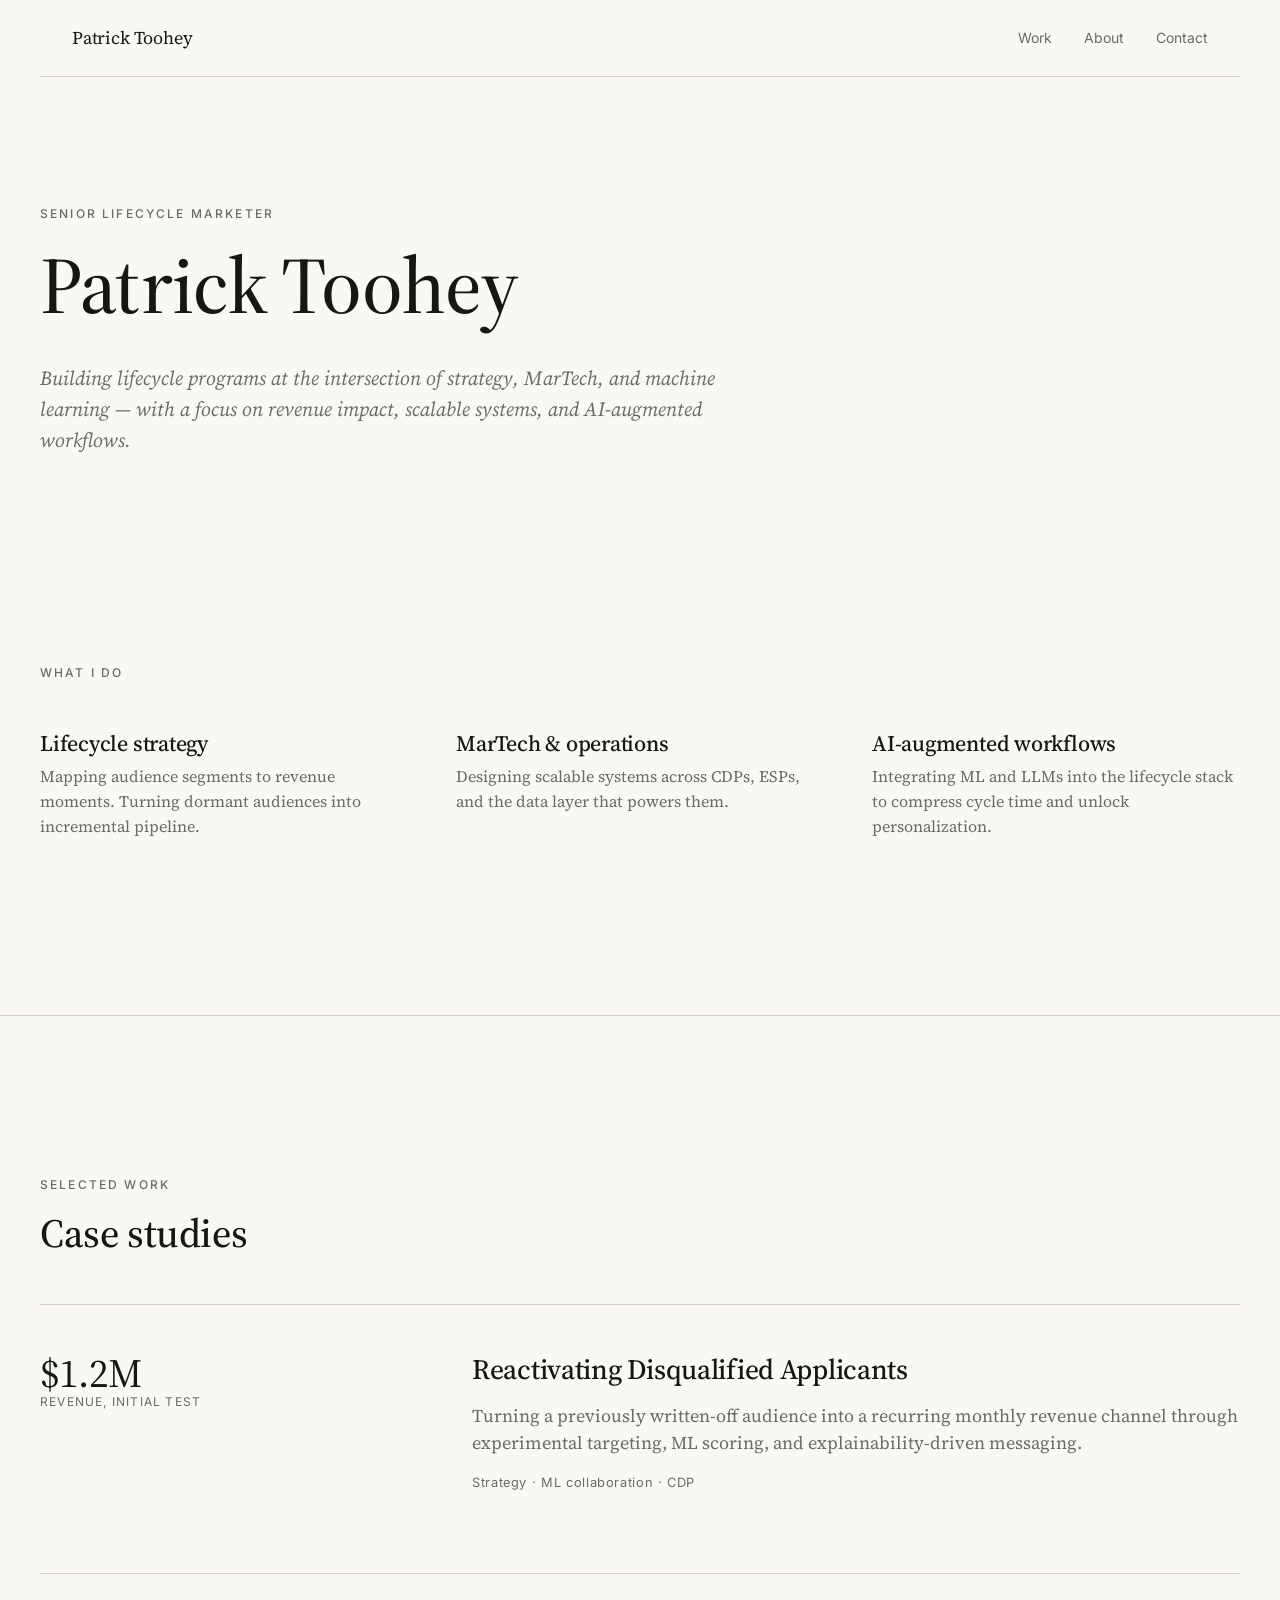
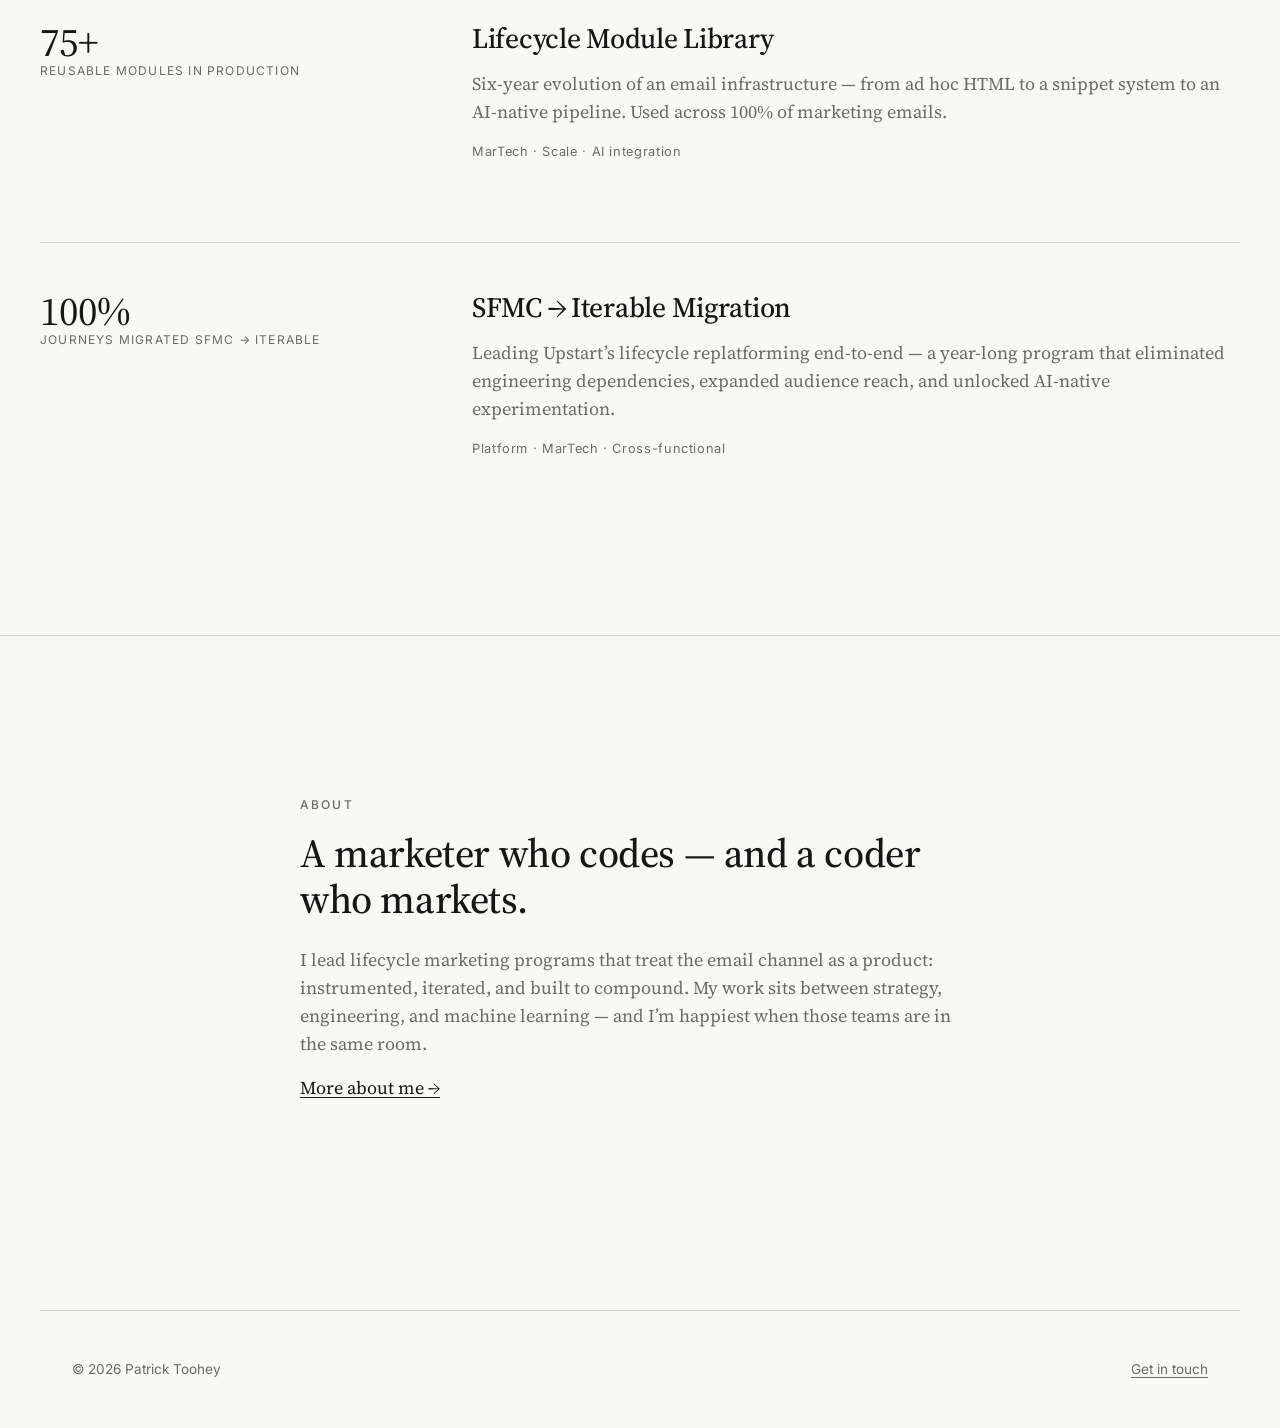
==== index.html @ 163a7788 "Initial commit" ====
<!DOCTYPE html>
<html lang="en">
<head>
  <meta charset="UTF-8" />
  <meta name="viewport" content="width=device-width, initial-scale=1.0" />
  <meta name="description" content="Patrick Toohey — Lifecycle Marketer. Selected work in lifecycle strategy, MarTech, and AI-augmented marketing." />
  <!-- Discourage search engines from indexing the unlisted portfolio -->
  <meta name="robots" content="noindex, nofollow" />
  <title>Patrick Toohey — Lifecycle Marketer</title>

  <!-- Fonts: Source Serif 4 for editorial body, Inter for UI -->
  <link rel="preconnect" href="https://fonts.googleapis.com" />
  <link rel="preconnect" href="https://fonts.gstatic.com" crossorigin />
  <link href="https://fonts.googleapis.com/css2?family=Inter:wght@400;500&family=Source+Serif+4:ital,wght@0,400;0,500;0,600;1,400&display=swap" rel="stylesheet" />

  <link rel="stylesheet" href="assets/css/styles.css" />
</head>
<body>

  <!-- Top navigation, used on every page -->
  <nav class="nav">
    <a class="nav__brand" href="index.html">Patrick Toohey</a>
    <div class="nav__links">
      <a href="#work">Work</a>
      <a href="about.html">About</a>
      <a href="about.html#contact">Contact</a>
    </div>
  </nav>

  <main>

    <!-- HERO -->
    <section class="hero container">
      <p class="eyebrow">Senior Lifecycle Marketer</p>
      <h1 class="hero__name">Patrick Toohey</h1>
      <p class="hero__tagline">
        Building lifecycle programs at the intersection of strategy, MarTech, and machine learning &mdash;
        with a focus on revenue impact, scalable systems, and AI-augmented workflows.
      </p>
    </section>

    <!-- PILLARS / WHAT I DO -->
    <section class="section container">
      <p class="eyebrow">What I do</p>
      <div class="pillars">
        <div class="pillar">
          <h3>Lifecycle strategy</h3>
          <p>Mapping audience segments to revenue moments. Turning dormant audiences into incremental pipeline.</p>
        </div>
        <div class="pillar">
          <h3>MarTech &amp; operations</h3>
          <p>Designing scalable systems across CDPs, ESPs, and the data layer that powers them.</p>
        </div>
        <div class="pillar">
          <h3>AI-augmented workflows</h3>
          <p>Integrating ML and LLMs into the lifecycle stack to compress cycle time and unlock personalization.</p>
        </div>
      </div>
    </section>

    <hr class="rule" />

    <!-- SELECTED WORK -->
    <section id="work" class="section container">
      <p class="eyebrow">Selected work</p>
      <h2>Case studies</h2>

      <div class="work-list">

        <!-- CS1 -->
        <a class="work-card" href="cs/dq-reactivation.html">
          <div>
            <div class="work-card__stat">$1.2M</div>
            <div class="work-card__stat-label">Revenue, initial test</div>
          </div>
          <div>
            <h3 class="work-card__title">Reactivating Disqualified Applicants</h3>
            <p class="work-card__desc">Turning a previously written-off audience into a recurring monthly revenue channel through experimental targeting, ML scoring, and explainability-driven messaging.</p>
            <p class="work-card__meta">Strategy &middot; ML collaboration &middot; CDP</p>
          </div>
        </a>

        <!-- CS2 -->
        <a class="work-card" href="cs/module-library.html">
          <div>
            <div class="work-card__stat">75+</div>
            <div class="work-card__stat-label">Reusable modules in production</div>
          </div>
          <div>
            <h3 class="work-card__title">Lifecycle Module Library</h3>
            <p class="work-card__desc">Six-year evolution of an email infrastructure &mdash; from ad hoc HTML to a snippet system to an AI-native pipeline. Used across 100% of marketing emails.</p>
            <p class="work-card__meta">MarTech &middot; Scale &middot; AI integration</p>
          </div>
        </a>

        <!-- CS3 -->
        <a class="work-card" href="cs/iterable-migration.html">
          <div>
            <div class="work-card__stat">100%</div>
            <div class="work-card__stat-label">Journeys migrated SFMC &rarr; Iterable</div>
          </div>
          <div>
            <h3 class="work-card__title">SFMC &rarr; Iterable Migration</h3>
            <p class="work-card__desc">Leading Upstart&rsquo;s lifecycle replatforming end-to-end &mdash; a year-long program that eliminated engineering dependencies, expanded audience reach, and unlocked AI-native experimentation.</p>
            <p class="work-card__meta">Platform &middot; MarTech &middot; Cross-functional</p>
          </div>
        </a>

        <!-- To add a new case study: duplicate the CS3 block above and
             update the href, stat, title, description, and tags. -->

      </div>
    </section>

    <hr class="rule" />

    <!-- ABOUT PREVIEW -->
    <section class="section container container--reading">
      <p class="eyebrow">About</p>
      <h2>A marketer who codes &mdash; and a coder who markets.</h2>
      <p class="muted">
        I lead lifecycle marketing programs that treat the email channel as a product:
        instrumented, iterated, and built to compound. My work sits between strategy,
        engineering, and machine learning &mdash; and I&rsquo;m happiest when those teams are in the same room.
      </p>
      <p><a href="about.html">More about me &rarr;</a></p>
    </section>

  </main>

  <footer class="footer">
    <div>&copy; <span id="year"></span> Patrick Toohey</div>
    <div><a href="about.html#contact">Get in touch</a></div>
  </footer>

  <script src="assets/js/main.js"></script>
  <script>
    // Auto-update the year in the footer so you never have to.
    document.getElementById('year').textContent = new Date().getFullYear();
  </script>
</body>
</html>
---- assets/css/styles.css ----
/* ============================================================
   Patrick Toohey — Portfolio
   One stylesheet, organized top-down:
   1. Design tokens (colors, fonts, spacing) — change these to rebrand
   2. Base / typography
   3. Layout primitives (container, rule, grid)
   4. Components (nav, hero, ImpactStat, case study card, timeline, form)
   5. Page-specific tweaks
   ============================================================ */

/* 1. DESIGN TOKENS ------------------------------------------- */
:root {
  /* Color — warm cream + near-black, single oxblood accent */
  --bg:        #faf8f3;
  --bg-alt:    #f1ede4;
  --text:      #161613;
  --muted:     #6b6b66;
  --rule:      #d9d4c8;
  --accent:    #6b2c1f;

  /* Type */
  --serif: 'Source Serif 4', 'Source Serif Pro', Georgia, 'Times New Roman', serif;
  --sans:  'Inter', -apple-system, BlinkMacSystemFont, 'Segoe UI', sans-serif;

  /* Spacing — based on an 8px grid */
  --s-1: 0.5rem;   /*  8px */
  --s-2: 1rem;     /* 16px */
  --s-3: 1.5rem;   /* 24px */
  --s-4: 2rem;     /* 32px */
  --s-6: 3rem;     /* 48px */
  --s-8: 4rem;     /* 64px */
  --s-12: 6rem;    /* 96px */
  --s-16: 8rem;    /* 128px */

  /* Layout widths */
  --w-max:      1200px;
  --w-reading:  680px;

  /* Motion */
  --ease: cubic-bezier(0.2, 0.6, 0.2, 1);
}

/* 2. BASE ---------------------------------------------------- */
*, *::before, *::after { box-sizing: border-box; }

html { scroll-behavior: smooth; }

body {
  margin: 0;
  background: var(--bg);
  color: var(--text);
  font-family: var(--serif);
  font-size: 18px;
  line-height: 1.55;
  -webkit-font-smoothing: antialiased;
  -moz-osx-font-smoothing: grayscale;
}

img { max-width: 100%; display: block; }
a { color: var(--text); text-decoration: underline; text-underline-offset: 3px; text-decoration-thickness: 1px; }
a:hover { color: var(--accent); }

h1, h2, h3, h4 {
  font-family: var(--serif);
  font-weight: 500;
  letter-spacing: -0.01em;
  line-height: 1.15;
  margin: 0 0 var(--s-3);
}
h1 { font-size: clamp(2.25rem, 5vw, 3.75rem); }
h2 { font-size: clamp(1.75rem, 3.5vw, 2.5rem); }
h3 { font-size: 1.375rem; }
p  { margin: 0 0 var(--s-2); }

/* "Editorial" small-caps label */
.eyebrow {
  font-family: var(--sans);
  font-size: 0.75rem;
  font-weight: 500;
  letter-spacing: 0.18em;
  text-transform: uppercase;
  color: var(--muted);
}

/* 3. LAYOUT PRIMITIVES --------------------------------------- */
.container {
  max-width: var(--w-max);
  margin: 0 auto;
  padding: 0 var(--s-4);
}
.container--reading { max-width: var(--w-reading); }

.rule {
  border: 0;
  border-top: 1px solid var(--rule);
  margin: var(--s-8) 0;
}

.section { padding: var(--s-12) 0; }
.section--tight { padding: var(--s-8) 0; }

/* 4. COMPONENTS ---------------------------------------------- */

/* --- Navigation --- */
.nav {
  display: flex;
  justify-content: space-between;
  align-items: center;
  padding: var(--s-3) var(--s-4);
  max-width: var(--w-max);
  margin: 0 auto;
  border-bottom: 1px solid var(--rule);
}
.nav__brand {
  font-family: var(--serif);
  font-size: 1.125rem;
  text-decoration: none;
  letter-spacing: -0.01em;
}
.nav__links { display: flex; gap: var(--s-4); }
.nav__links a {
  font-family: var(--sans);
  font-size: 0.875rem;
  text-decoration: none;
  color: var(--muted);
}
.nav__links a:hover { color: var(--accent); }

/* --- Hero --- */
.hero { padding: var(--s-16) 0 var(--s-12); }
.hero__name { font-size: clamp(3rem, 7vw, 5rem); margin-bottom: var(--s-4); }
.hero__tagline {
  max-width: var(--w-reading);
  font-size: 1.25rem;
  color: var(--muted);
  font-style: italic;
}

/* --- Pillars (What I do) --- */
.pillars {
  display: grid;
  grid-template-columns: repeat(auto-fit, minmax(260px, 1fr));
  gap: var(--s-6);
  margin-top: var(--s-6);
}
.pillar h3 { margin-bottom: var(--s-1); }
.pillar p { color: var(--muted); font-size: 1rem; }

/* --- Case study cards (home grid) --- */
.work-list { display: flex; flex-direction: column; gap: var(--s-8); margin-top: var(--s-6); }
.work-card {
  display: grid;
  grid-template-columns: 1fr 2fr;
  gap: var(--s-6);
  padding-top: var(--s-6);
  border-top: 1px solid var(--rule);
  text-decoration: none;
  color: inherit;
  transition: transform 0.3s var(--ease);
}
.work-card:hover { transform: translateX(4px); }
.work-card:hover .work-card__title { color: var(--accent); }
.work-card__stat { font-family: var(--serif); font-size: 2.5rem; line-height: 1; }
.work-card__stat-label { font-family: var(--sans); font-size: 0.75rem; color: var(--muted); letter-spacing: 0.1em; text-transform: uppercase; }
.work-card__title { font-size: 1.75rem; margin-bottom: var(--s-2); transition: color 0.2s; }
.work-card__desc { color: var(--muted); margin-bottom: var(--s-2); }
.work-card__meta { font-family: var(--sans); font-size: 0.8rem; color: var(--muted); letter-spacing: 0.05em; }
.work-card--placeholder { opacity: 0.5; pointer-events: none; }

@media (max-width: 700px) {
  .work-card { grid-template-columns: 1fr; gap: var(--s-3); }
}

/* --- ImpactStat block (top of every case study) --- */
.impact {
  display: grid;
  grid-template-columns: repeat(3, 1fr);
  gap: 0;
  border-top: 1px solid var(--text);
  border-bottom: 1px solid var(--text);
  margin: var(--s-6) 0 var(--s-8);
}
.impact__cell {
  padding: var(--s-4) var(--s-3);
  border-right: 1px solid var(--rule);
}
.impact__cell:last-child { border-right: 0; }
.impact__num {
  font-family: var(--serif);
  font-size: clamp(2rem, 4vw, 3rem);
  line-height: 1;
  margin-bottom: var(--s-1);
}
.impact__label {
  font-family: var(--sans);
  font-size: 0.8rem;
  letter-spacing: 0.08em;
  text-transform: uppercase;
  color: var(--muted);
}
@media (max-width: 700px) {
  .impact { grid-template-columns: 1fr; }
  .impact__cell { border-right: 0; border-bottom: 1px solid var(--rule); }
  .impact__cell:last-child { border-bottom: 0; }
}

/* --- Skill tags --- */
.tags { display: flex; flex-wrap: wrap; gap: var(--s-2); margin: var(--s-3) 0 var(--s-6); }
.tag {
  font-family: var(--sans);
  font-size: 0.75rem;
  letter-spacing: 0.08em;
  text-transform: uppercase;
  color: var(--muted);
  padding: 4px 10px;
  border: 1px solid var(--rule);
  border-radius: 2px;
}

/* --- Case study reading body --- */
.cs-body { max-width: var(--w-reading); }
.cs-body h2 { margin-top: var(--s-8); }
.cs-body ul { padding-left: var(--s-3); }
.cs-body li { margin-bottom: var(--s-2); }
.cs-body strong { font-weight: 600; }

/* --- Branch breakdown (CS1) --- */
.branch {
  border-top: 1px solid var(--rule);
  padding-top: var(--s-4);
  margin-top: var(--s-4);
}
.branch h3 { font-size: 1.25rem; margin-bottom: var(--s-1); }
.branch__num {
  font-family: var(--sans); font-size: 0.75rem;
  letter-spacing: 0.18em; text-transform: uppercase;
  color: var(--accent); margin-bottom: var(--s-1);
}

/* --- Horizontal timeline (CS2) --- */
.timeline-wrap { margin: var(--s-6) calc(var(--s-4) * -1); /* break out of container */ }
.timeline {
  display: flex;
  gap: var(--s-3);
  padding: var(--s-4);
  overflow-x: auto;
  scroll-snap-type: x mandatory;
  scroll-padding-left: var(--s-4);
  /* Soft fade on edges hints there's more content */
  -webkit-mask-image: linear-gradient(to right, transparent, #000 5%, #000 95%, transparent);
          mask-image: linear-gradient(to right, transparent, #000 5%, #000 95%, transparent);
}
.timeline::-webkit-scrollbar { height: 6px; }
.timeline::-webkit-scrollbar-thumb { background: var(--rule); border-radius: 3px; }
.timeline-card {
  flex: 0 0 340px;
  scroll-snap-align: start;
  background: var(--bg-alt);
  border: 1px solid var(--rule);
  padding: var(--s-4);
  border-radius: 4px;
  display: flex;
  flex-direction: column;
}
.timeline-card__year {
  font-family: var(--sans);
  font-size: 0.75rem;
  letter-spacing: 0.15em;
  text-transform: uppercase;
  color: var(--accent);
  margin-bottom: var(--s-2);
}
.timeline-card h3 { font-size: 1.25rem; margin-bottom: var(--s-2); }
.timeline-card p { font-size: 0.95rem; color: var(--muted); }
.timeline-hint {
  font-family: var(--sans);
  font-size: 0.75rem;
  color: var(--muted);
  text-align: center;
  margin-top: var(--s-2);
  letter-spacing: 0.1em;
  text-transform: uppercase;
}

/* --- Module gallery (CS2)
   Same horizontal-scroll/snap mechanic as the timeline, but the cards
   are framed image tiles with a caption. Each card has a fixed size
   and the image is "contained" inside it so different aspect ratios
   (square value-prop, tall hero, wide logo) all sit cleanly together. */
.modules-wrap {
  margin: var(--s-6) calc(var(--s-4) * -1);
  position: relative;       /* anchor for the absolute-positioned arrow buttons */
}

/* Arrow buttons sit on top of the carousel, vertically centered */
.modules-btn {
  position: absolute;
  top: calc(50% - 1.25rem);  /* offset to ignore the "Scroll" hint below */
  transform: translateY(-50%);
  width: 44px;
  height: 44px;
  border-radius: 50%;
  background: var(--bg);
  border: 1px solid var(--rule);
  font-family: var(--serif);
  font-size: 1.5rem;
  line-height: 1;
  cursor: pointer;
  z-index: 2;
  display: grid;
  place-items: center;
  color: var(--text);
  transition: background 0.2s, color 0.2s, border-color 0.2s, opacity 0.2s;
  box-shadow: 0 2px 8px rgba(0,0,0,0.04);
}
.modules-btn:hover {
  background: var(--accent);
  color: var(--bg);
  border-color: var(--accent);
}
.modules-btn--prev { left: var(--s-2); }
.modules-btn--next { right: var(--s-2); }
.modules-btn:disabled {
  opacity: 0.25;
  cursor: default;
  pointer-events: none;
}
.modules {
  display: flex;
  gap: var(--s-3);
  padding: var(--s-4);
  overflow-x: auto;
  scroll-snap-type: x mandatory;
  scroll-padding-left: var(--s-4);
  -webkit-mask-image: linear-gradient(to right, transparent, #000 5%, #000 95%, transparent);
          mask-image: linear-gradient(to right, transparent, #000 5%, #000 95%, transparent);
}
.modules::-webkit-scrollbar { height: 6px; }
.modules::-webkit-scrollbar-thumb { background: var(--rule); border-radius: 3px; }
.module-card {
  flex: 0 0 280px;
  scroll-snap-align: start;
  margin: 0;
}
.module-card__frame {
  background: var(--bg-alt);
  border: 1px solid var(--rule);
  border-radius: 4px;
  aspect-ratio: 4 / 5;     /* every frame is the same shape... */
  display: flex;
  align-items: center;
  justify-content: center;
  padding: var(--s-2);
  overflow: hidden;
}

/* Larger variant: use for diagrams/screenshots that need to be legible.
   `min(560px, 85vw)` keeps cards readable on desktop but stops them
   from being wider than the phone screen on mobile. */
.modules--large .module-card {
  flex: 0 0 min(560px, 85vw);
}
.modules--large .module-card__frame {
  aspect-ratio: 4 / 3;
  padding: var(--s-3);
}
.module-card__frame img {
  max-width: 100%;
  max-height: 100%;
  width: auto;
  height: auto;
  object-fit: contain;     /* ...the image scales inside without distortion */
  display: block;
}
.module-card__caption {
  font-family: var(--sans);
  font-size: 0.75rem;
  letter-spacing: 0.15em;
  text-transform: uppercase;
  color: var(--muted);
  text-align: center;
  margin-top: var(--s-2);
}

/* Carousel images are clickable — hint with a zoom cursor */
[data-carousel] .module-card__frame img { cursor: zoom-in; }

/* --- Lightbox (full-screen image viewer)
   Triggered by clicking any image inside [data-carousel].
   Markup is injected by main.js into <body>, so no HTML changes needed. */
.lightbox {
  position: fixed;
  inset: 0;                       /* shorthand for top/right/bottom/left: 0 */
  background: rgba(20, 20, 18, 0.94);
  display: none;
  align-items: center;
  justify-content: center;
  padding: var(--s-6);
  z-index: 100;
}
.lightbox.is-open { display: flex; }
.lightbox__img {
  max-width: min(1200px, 92vw);
  max-height: 85vh;
  width: auto;
  height: auto;
  object-fit: contain;
  border-radius: 4px;
  box-shadow: 0 20px 60px rgba(0,0,0,0.4);
}
.lightbox__close {
  position: absolute;
  top: var(--s-3);
  right: var(--s-3);
  width: 44px;
  height: 44px;
  border-radius: 50%;
  background: transparent;
  border: 1px solid rgba(255,255,255,0.45);
  color: #fff;
  font-family: var(--serif);
  font-size: 1.5rem;
  line-height: 1;
  cursor: pointer;
  display: grid;
  place-items: center;
  transition: background 0.2s, border-color 0.2s;
}
.lightbox__close:hover {
  background: rgba(255,255,255,0.12);
  border-color: rgba(255,255,255,0.85);
}
.lightbox__caption {
  position: absolute;
  bottom: var(--s-4);
  left: 50%;
  transform: translateX(-50%);
  color: rgba(255,255,255,0.85);
  font-family: var(--sans);
  font-size: 0.8rem;
  letter-spacing: 0.15em;
  text-transform: uppercase;
  margin: 0;
}

/* Prev/next arrows inside the lightbox — same visual language as the
   carousel arrows on the page, but larger and white-on-dark. */
.lightbox__nav {
  position: absolute;
  top: 50%;
  transform: translateY(-50%);
  width: 56px;
  height: 56px;
  border-radius: 50%;
  background: transparent;
  border: 1px solid rgba(255,255,255,0.45);
  color: #fff;
  font-family: var(--serif);
  font-size: 1.75rem;
  line-height: 1;
  cursor: pointer;
  display: grid;
  place-items: center;
  transition: background 0.2s, border-color 0.2s;
  z-index: 1;
}
.lightbox__nav:hover {
  background: rgba(255,255,255,0.12);
  border-color: rgba(255,255,255,0.85);
}
.lightbox__nav--prev { left: var(--s-4); }
.lightbox__nav--next { right: var(--s-4); }
.lightbox__nav[hidden] { display: none; }

@media (max-width: 600px) {
  .lightbox__nav { width: 44px; height: 44px; }
  .lightbox__nav--prev { left: var(--s-2); }
  .lightbox__nav--next { right: var(--s-2); }
}

/* When the lightbox is open, prevent the page underneath from scrolling */
body.no-scroll { overflow: hidden; }

/* --- Snippet cards (CS2 — Snippet library)
   Each snippet has a header (name + description), a code block, and a
   toggle button. The code block clamps to a max-height when collapsed,
   with a fade gradient hinting "there's more"; expand shows the full
   source with internal scroll if it's very long. */
.snippet {
  border: 1px solid var(--rule);
  border-radius: 4px;
  background: var(--bg);
  margin: var(--s-4) 0;
  overflow: hidden;
}
.snippet__head {
  padding: var(--s-3);
  border-bottom: 1px solid var(--rule);
}
.snippet__name {
  margin: 0;
  font-family: 'JetBrains Mono', 'SF Mono', Menlo, Monaco, 'Courier New', monospace;
  font-size: 1rem;
  color: var(--accent);
  font-weight: 500;
}
.snippet__desc {
  margin: var(--s-1) 0 0;
  font-size: 0.9rem;
  color: var(--muted);
}
.snippet__code {
  position: relative;
  margin: 0;
  padding: var(--s-3);
  background: #1e1e1a;
  color: #d4cfc0;
  font-family: 'JetBrains Mono', 'SF Mono', Menlo, Monaco, 'Courier New', monospace;
  font-size: 0.78rem;
  line-height: 1.65;
  max-height: 220px;
  overflow: hidden;
  white-space: pre-wrap;       /* wrap long lines instead of horizontal scroll */
  overflow-wrap: anywhere;     /* break very long unbroken strings (URLs, classes) */
  transition: max-height 0.35s ease;
}
.snippet__code::after {
  /* fade-to-dark gradient that hints "there's more code below" */
  content: '';
  position: absolute;
  left: 0; right: 0; bottom: 0;
  height: 80px;
  background: linear-gradient(to bottom, rgba(30,30,26,0), #1e1e1a);
  pointer-events: none;
}
.snippet.is-open .snippet__code {
  max-height: 600px;
  overflow-y: auto;            /* only vertical scroll — no horizontal */
  overflow-x: hidden;
}
.snippet.is-open .snippet__code::after { display: none; }
.snippet__toggle {
  width: 100%;
  padding: 14px var(--s-3);
  border: 0;
  border-top: 1px solid var(--rule);
  background: var(--bg-alt);
  color: var(--text);
  font-family: var(--sans);
  font-size: 0.75rem;
  letter-spacing: 0.15em;
  text-transform: uppercase;
  cursor: pointer;
  transition: background 0.2s, color 0.2s;
}
.snippet__toggle:hover { background: var(--accent); color: var(--bg); }

/* --- Before/after matrix (CS3)
   A simple 3-column comparison table. Stacks into mobile cards on
   narrow viewports so each "row" reads as its own block. */
.matrix {
  width: 100%;
  border-collapse: collapse;
  margin: var(--s-6) calc(var(--s-4) * -1) var(--s-8);
  font-size: 0.95rem;
}
.matrix th {
  text-align: left;
  font-family: var(--sans);
  font-size: 0.72rem;
  letter-spacing: 0.15em;
  text-transform: uppercase;
  color: var(--muted);
  font-weight: 500;
  padding: var(--s-2) var(--s-3) var(--s-2) 0;
  border-bottom: 1px solid var(--text);
}
.matrix th:first-child { padding-left: var(--s-4); }
.matrix th:last-child  { padding-right: var(--s-4); }
.matrix td {
  padding: var(--s-3) var(--s-3) var(--s-3) 0;
  border-bottom: 1px solid var(--rule);
  vertical-align: top;
  line-height: 1.5;
}
.matrix td:first-child { padding-left: var(--s-4); }
.matrix td:last-child  { padding-right: var(--s-4); }
.matrix tr:last-child td { border-bottom: 0; }
.matrix__cap  { font-weight: 600; width: 22%; }
.matrix__sfmc { color: var(--muted); width: 39%; }
.matrix__itr  { color: var(--text); width: 39%; }

/* On narrow screens, stack each row as a card */
@media (max-width: 700px) {
  .matrix { margin: var(--s-6) 0 var(--s-8); display: block; }
  .matrix thead { display: none; }
  .matrix tbody, .matrix tr, .matrix td { display: block; width: auto; }
  .matrix tr {
    padding: var(--s-3) 0;
    border-bottom: 1px solid var(--rule);
  }
  .matrix tr:last-child { border-bottom: 0; }
  .matrix td {
    padding: var(--s-1) 0;
    border-bottom: 0;
  }
  .matrix__cap {
    font-size: 1.05rem;
    margin-bottom: var(--s-1);
  }
  .matrix__sfmc::before,
  .matrix__itr::before {
    display: block;
    font-family: var(--sans);
    font-size: 0.7rem;
    letter-spacing: 0.15em;
    text-transform: uppercase;
    color: var(--muted);
    margin-bottom: 2px;
  }
  .matrix__sfmc::before { content: "SFMC"; }
  .matrix__itr::before  { content: "Iterable"; color: var(--accent); }
}

/* --- Syntax highlight tokens (paired with main.js highlighter) */
.hl-tag      { color: #8fb4c8; }   /* HTML tag names */
.hl-str      { color: #c4a86a; }   /* attribute values "..." */
.hl-comment  { color: #707068; font-style: italic; }
.hl-hbs-lit  { color: #7fa9d4; }   /* {{{link}}}, {{var}} — literal variables (BLUE) */
.hl-hbs-cond { color: #92c190; }   /* {{#if}}, {{else}}, {{/if}} — conditionals (GREEN) */

/* --- Forms (about/contact) --- */
.form { max-width: 480px; }
.form label {
  display: block;
  font-family: var(--sans);
  font-size: 0.8rem;
  letter-spacing: 0.08em;
  text-transform: uppercase;
  color: var(--muted);
  margin: var(--s-3) 0 var(--s-1);
}
.form input, .form textarea {
  width: 100%;
  padding: 12px 14px;
  font-family: var(--serif);
  font-size: 1rem;
  background: var(--bg);
  border: 1px solid var(--rule);
  border-radius: 2px;
  color: var(--text);
}
.form input:focus, .form textarea:focus {
  outline: 2px solid var(--accent);
  outline-offset: 1px;
}
.form textarea { min-height: 140px; resize: vertical; }
.btn {
  display: inline-block;
  font-family: var(--sans);
  font-size: 0.875rem;
  letter-spacing: 0.05em;
  background: var(--text);
  color: var(--bg);
  padding: 12px 24px;
  border: 0;
  border-radius: 2px;
  text-decoration: none;
  cursor: pointer;
  margin-top: var(--s-3);
  transition: background 0.2s;
}
.btn:hover { background: var(--accent); color: var(--bg); }

/* --- Unlock page --- */
.unlock {
  min-height: 100vh;
  display: grid;
  place-items: center;
  padding: var(--s-4);
  text-align: center;
}
.unlock__inner { max-width: 360px; }
.unlock h1 { font-size: 1.75rem; margin-bottom: var(--s-2); }
.unlock p  { color: var(--muted); margin-bottom: var(--s-4); }
.unlock__error { color: var(--accent); font-size: 0.875rem; min-height: 1.5em; }

/* --- Footer --- */
.footer {
  border-top: 1px solid var(--rule);
  padding: var(--s-6) var(--s-4);
  font-family: var(--sans);
  font-size: 0.85rem;
  color: var(--muted);
  display: flex;
  justify-content: space-between;
  flex-wrap: wrap;
  gap: var(--s-2);
  max-width: var(--w-max);
  margin: var(--s-12) auto 0;
}
.footer a { color: var(--muted); }

/* 5. UTILITIES ----------------------------------------------- */
.muted { color: var(--muted); }
.center { text-align: center; }
.mt-0 { margin-top: 0; }
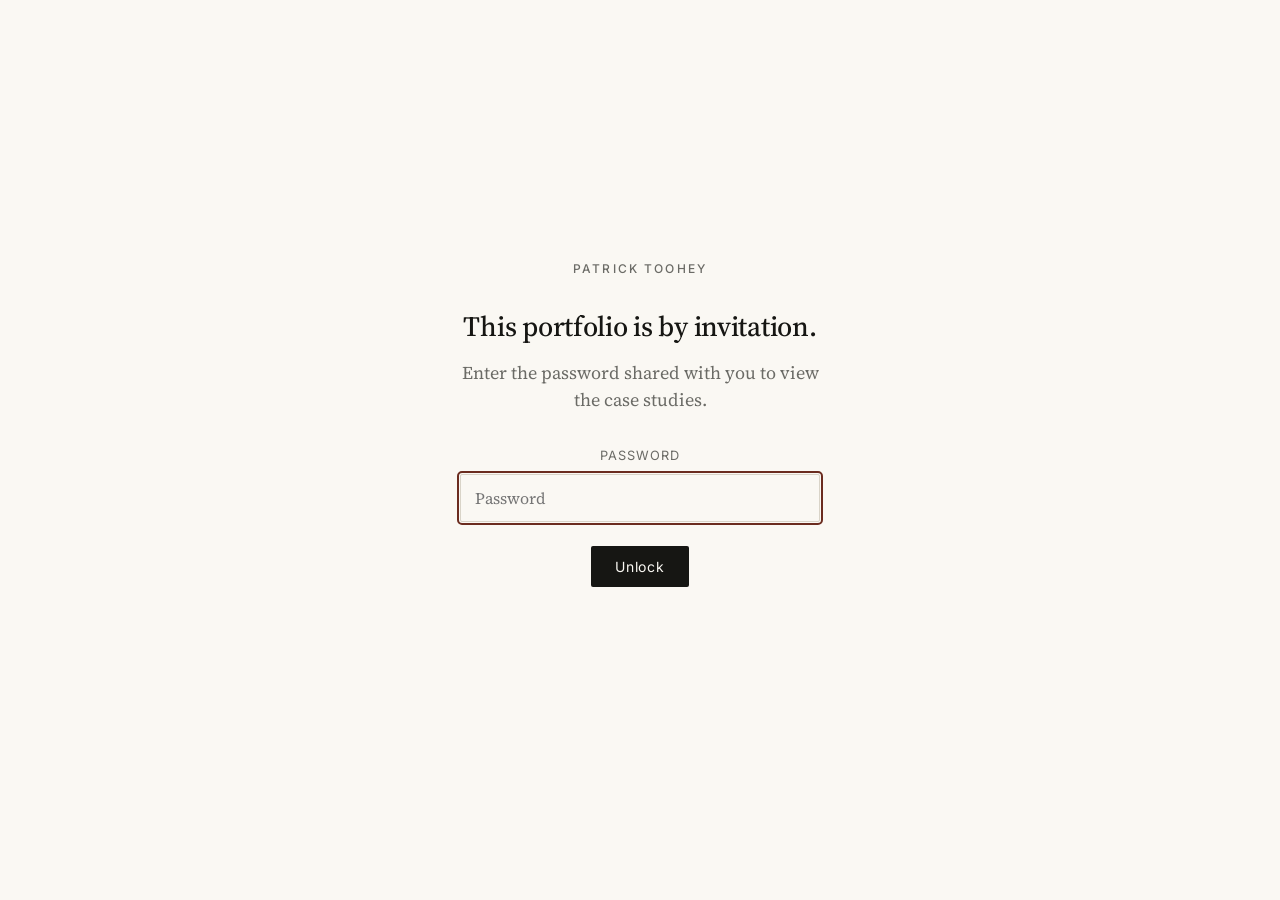
==== commit b23a7409: "Tighten layout, gate home page, wire up Formspree" ====
--- a/index.html
+++ b/index.html
@@ -14,6 +14,13 @@
   <link href="https://fonts.googleapis.com/css2?family=Inter:wght@400;500&family=Source+Serif+4:ital,wght@0,400;0,500;0,600;1,400&display=swap" rel="stylesheet" />
 
   <link rel="stylesheet" href="assets/css/styles.css" />
+
+  <!-- Password gate: redirect visitors to the unlock page before rendering. -->
+  <script>
+    if (localStorage.getItem('pt_unlocked') !== 'true') {
+      window.location.replace('unlock.html');
+    }
+  </script>
 </head>
 <body>
 
--- a/assets/css/styles.css
+++ b/assets/css/styles.css
@@ -93,11 +93,33 @@
 .rule {
   border: 0;
   border-top: 1px solid var(--rule);
-  margin: var(--s-8) 0;
-}
-
-.section { padding: var(--s-12) 0; }
-.section--tight { padding: var(--s-8) 0; }
+  margin: var(--s-6) 0;
+}
+
+/* --- Mobile overrides
+   Smaller viewports get reduced container padding (so text doesn't feel
+   cramped by huge side margins), guaranteed minimum side padding on
+   broken-out elements (so carousels & matrix don't bleed to the edge),
+   and further reduced vertical padding for a more compact feel. */
+@media (max-width: 700px) {
+  .container { padding: 0 12px; }
+  .nav       { padding-left: 12px; padding-right: 12px; }
+  .section   { padding: var(--s-6) 0; }
+  .section--tight { padding: var(--s-4) 0; }
+  .hero      { padding: var(--s-8) 0 var(--s-6); }
+  .rule      { margin: var(--s-4) 0; }
+
+  /* Stop full-width breakouts from bleeding past the viewport edges */
+  .timeline-wrap,
+  .modules-wrap {
+    margin-left: 0;
+    margin-right: 0;
+  }
+  .timeline, .modules { padding: var(--s-3) 12px; }
+}
+
+.section { padding: var(--s-8) 0; }
+.section--tight { padding: var(--s-6) 0; }
 
 /* 4. COMPONENTS ---------------------------------------------- */
 
@@ -127,7 +149,7 @@
 .nav__links a:hover { color: var(--accent); }
 
 /* --- Hero --- */
-.hero { padding: var(--s-16) 0 var(--s-12); }
+.hero { padding: var(--s-12) 0 var(--s-8); }
 .hero__name { font-size: clamp(3rem, 7vw, 5rem); margin-bottom: var(--s-4); }
 .hero__tagline {
   max-width: var(--w-reading);
@@ -629,6 +651,30 @@
 .hl-hbs-lit  { color: #7fa9d4; }   /* {{{link}}}, {{var}} — literal variables (BLUE) */
 .hl-hbs-cond { color: #92c190; }   /* {{#if}}, {{else}}, {{/if}} — conditionals (GREEN) */
 
+/* --- Resume preview (about page)
+   Inline PDF preview via <iframe>. Most desktop browsers render the
+   PDF natively. Mobile browsers typically don't — they'll show a
+   blank/grey frame, which is why the download button below is the
+   primary affordance on smaller screens. */
+.resume-preview {
+  margin: var(--s-3) 0 var(--s-2);
+  border: 1px solid var(--rule);
+  border-radius: 4px;
+  background: var(--bg-alt);
+  overflow: hidden;
+}
+.resume-preview__frame {
+  display: block;
+  width: 100%;
+  height: 70vh;
+  max-height: 720px;
+  border: 0;
+  background: var(--bg-alt);
+}
+@media (max-width: 700px) {
+  .resume-preview__frame { height: 50vh; }
+}
+
 /* --- Forms (about/contact) --- */
 .form { max-width: 480px; }
 .form label {
